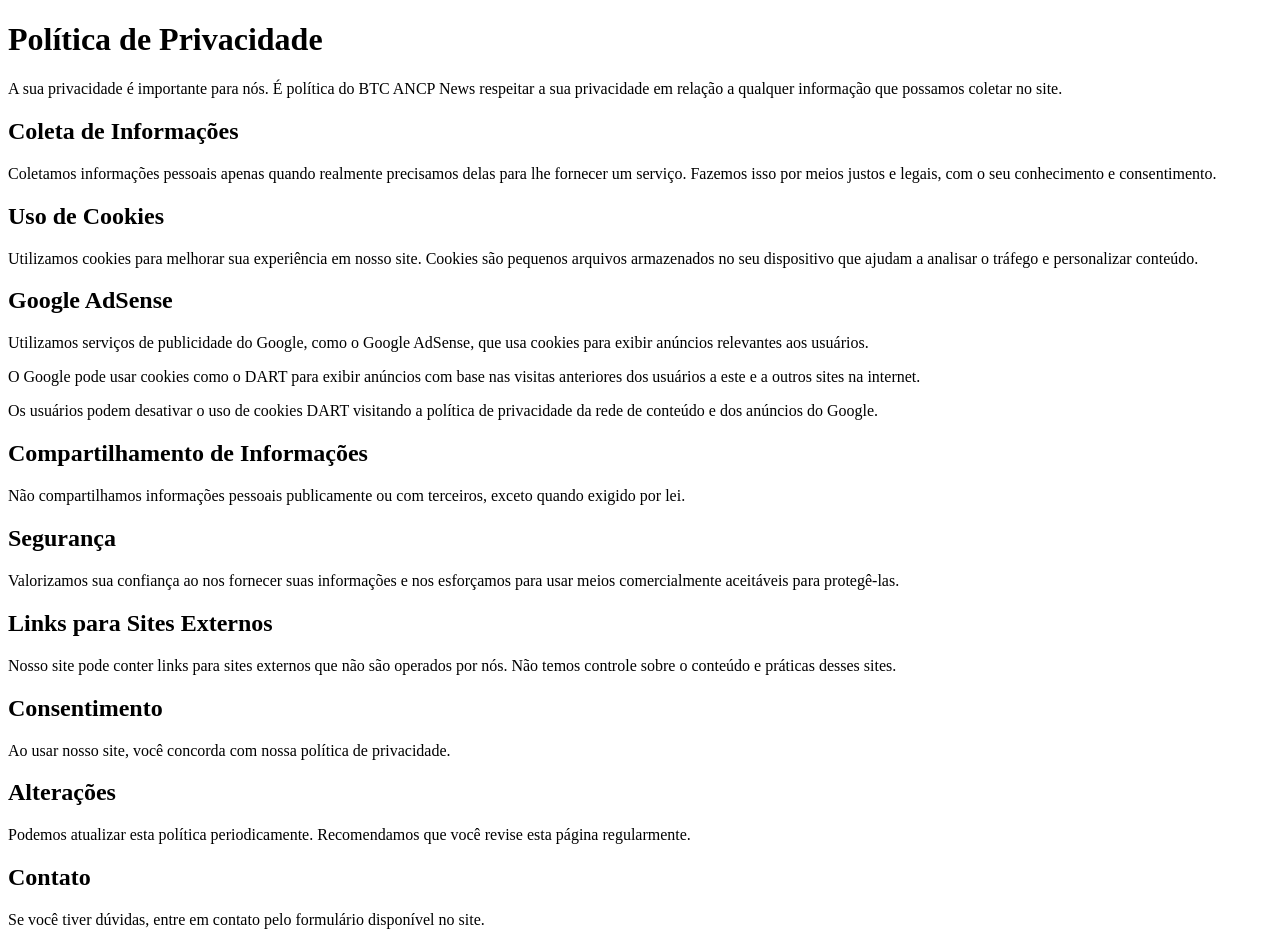
==== privacy.html @ f991cd56 "feat: adicionada política de privacidade" ====
<!DOCTYPE html>
<html lang="pt-BR">
<head>
    <meta charset="UTF-8">
    <title>Política de Privacidade - BTC ANCP News</title>
</head>
<body>

<h1>Política de Privacidade</h1>

<p>A sua privacidade é importante para nós. É política do BTC ANCP News respeitar a sua privacidade em relação a qualquer informação que possamos coletar no site.</p>

<h2>Coleta de Informações</h2>
<p>Coletamos informações pessoais apenas quando realmente precisamos delas para lhe fornecer um serviço. Fazemos isso por meios justos e legais, com o seu conhecimento e consentimento.</p>

<h2>Uso de Cookies</h2>
<p>Utilizamos cookies para melhorar sua experiência em nosso site. Cookies são pequenos arquivos armazenados no seu dispositivo que ajudam a analisar o tráfego e personalizar conteúdo.</p>

<h2>Google AdSense</h2>
<p>Utilizamos serviços de publicidade do Google, como o Google AdSense, que usa cookies para exibir anúncios relevantes aos usuários.</p>

<p>O Google pode usar cookies como o DART para exibir anúncios com base nas visitas anteriores dos usuários a este e a outros sites na internet.</p>

<p>Os usuários podem desativar o uso de cookies DART visitando a política de privacidade da rede de conteúdo e dos anúncios do Google.</p>

<h2>Compartilhamento de Informações</h2>
<p>Não compartilhamos informações pessoais publicamente ou com terceiros, exceto quando exigido por lei.</p>

<h2>Segurança</h2>
<p>Valorizamos sua confiança ao nos fornecer suas informações e nos esforçamos para usar meios comercialmente aceitáveis para protegê-las.</p>

<h2>Links para Sites Externos</h2>
<p>Nosso site pode conter links para sites externos que não são operados por nós. Não temos controle sobre o conteúdo e práticas desses sites.</p>

<h2>Consentimento</h2>
<p>Ao usar nosso site, você concorda com nossa política de privacidade.</p>

<h2>Alterações</h2>
<p>Podemos atualizar esta política periodicamente. Recomendamos que você revise esta página regularmente.</p>

<h2>Contato</h2>
<p>Se você tiver dúvidas, entre em contato pelo formulário disponível no site.</p>

</body>
</html>
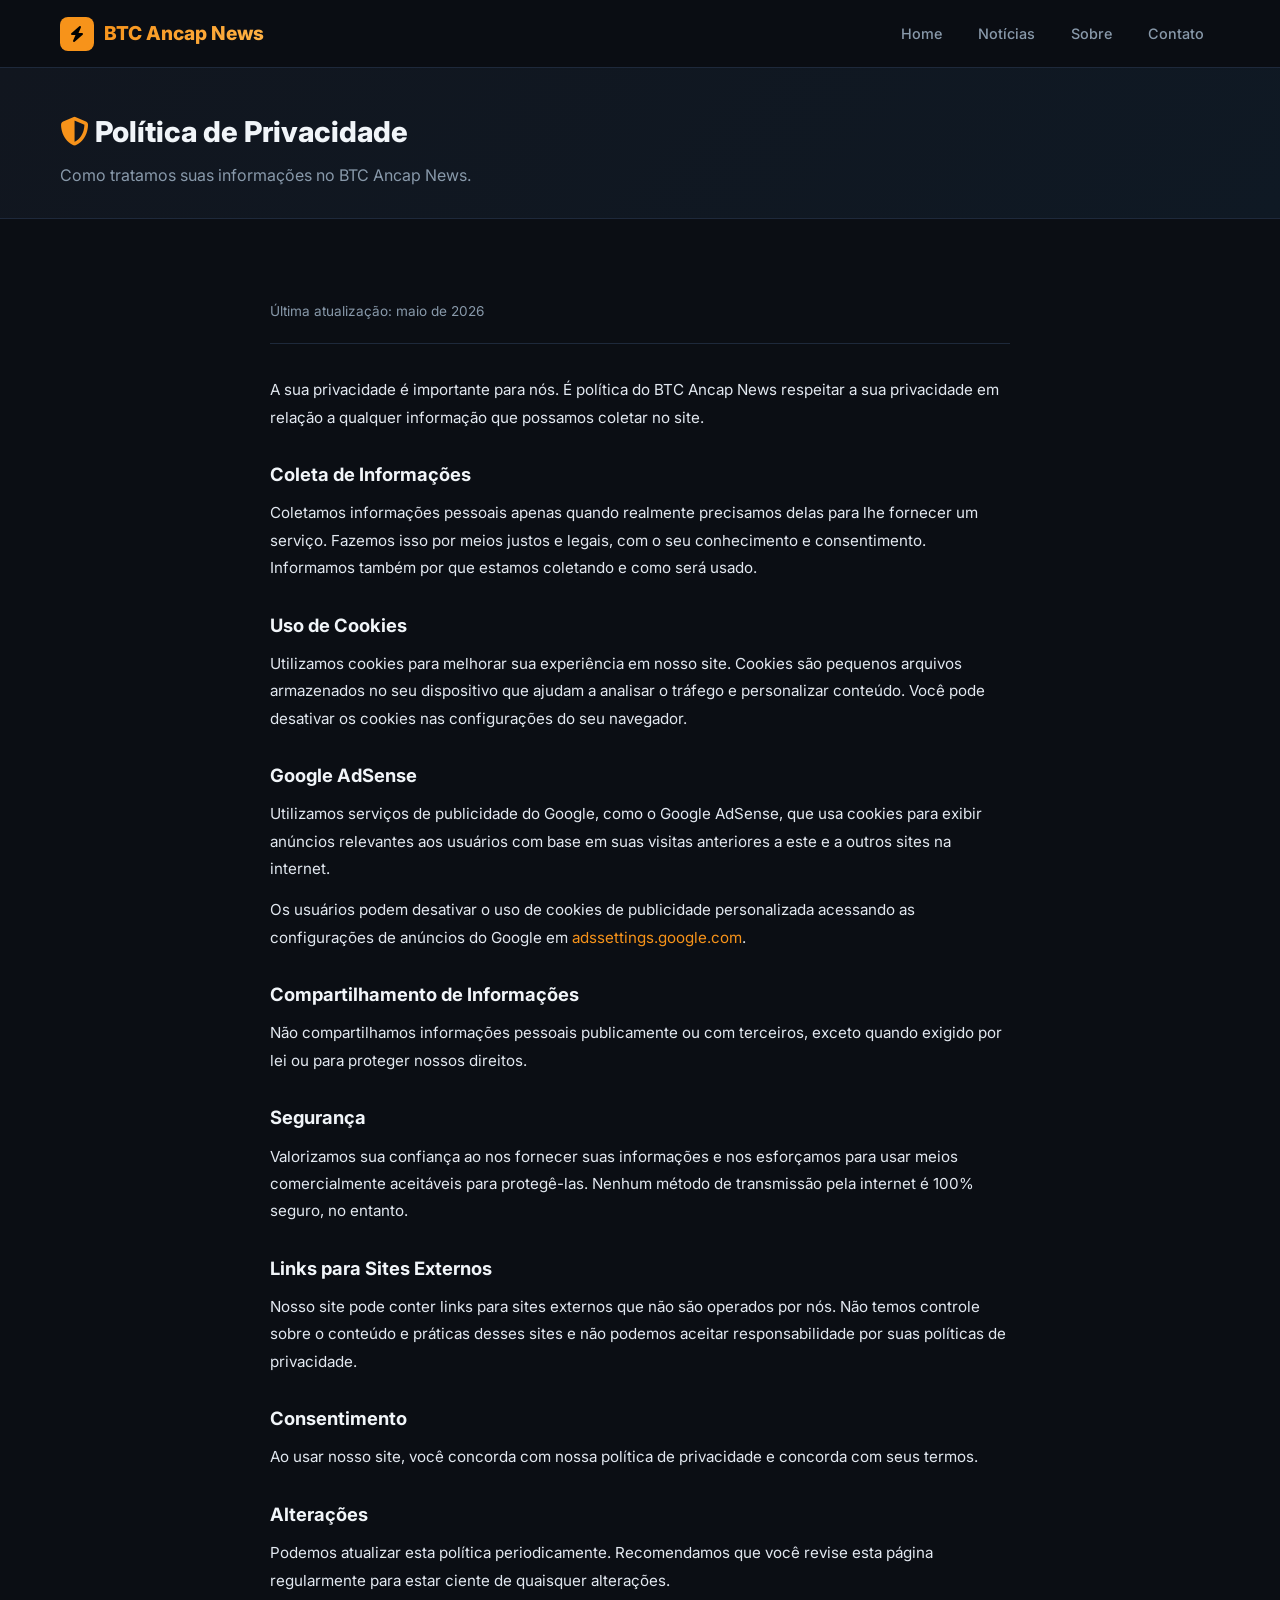
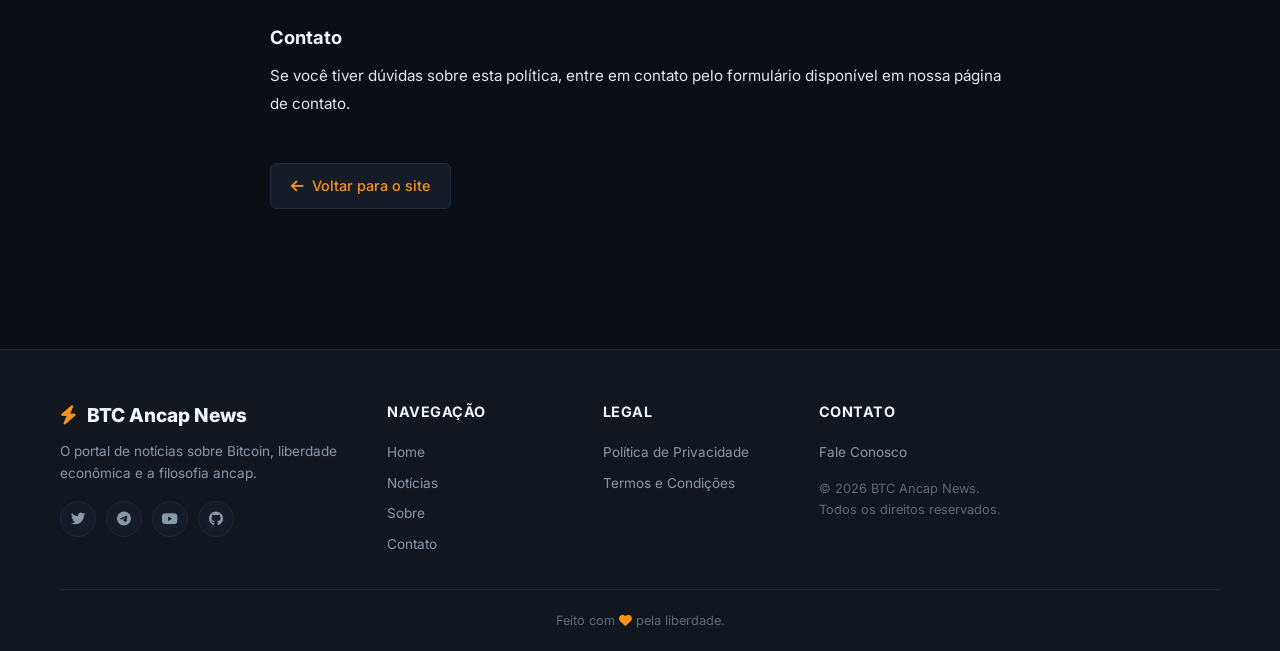
==== commit fd267192: "transformando site em estático profissional" ====
--- a/privacy.html
+++ b/privacy.html
@@ -1,45 +1,169 @@
 <!DOCTYPE html>
 <html lang="pt-BR">
 <head>
-    <meta charset="UTF-8">
-    <title>Política de Privacidade - BTC ANCP News</title>
+  <meta charset="UTF-8" />
+  <meta name="viewport" content="width=device-width, initial-scale=1.0" />
+  <meta name="description" content="Política de Privacidade - BTC Ancap News" />
+  <title>Política de Privacidade — BTC Ancap News</title>
+  <link rel="preconnect" href="https://fonts.googleapis.com" />
+  <link href="https://fonts.googleapis.com/css2?family=Inter:wght@300;400;500;600;700;800&display=swap" rel="stylesheet" />
+  <link rel="stylesheet" href="https://cdnjs.cloudflare.com/ajax/libs/font-awesome/6.5.0/css/all.min.css" />
+  <link rel="stylesheet" href="styles.css" />
+  <style>
+    .legal-page {
+      max-width: 780px;
+      margin: 0 auto;
+      padding: 40px 20px 60px;
+    }
+    .legal-page h1 {
+      font-size: 1.8rem;
+      font-weight: 800;
+      color: var(--color-heading);
+      margin-bottom: 8px;
+    }
+    .legal-page .page-info {
+      color: var(--color-text-muted);
+      font-size: 0.85rem;
+      margin-bottom: 32px;
+      padding-bottom: 20px;
+      border-bottom: 1px solid var(--color-border);
+    }
+    .legal-page h2 {
+      font-size: 1.15rem;
+      font-weight: 700;
+      color: var(--color-heading);
+      margin: 28px 0 10px;
+    }
+    .legal-page p {
+      color: var(--color-text);
+      line-height: 1.8;
+      margin-bottom: 14px;
+      font-size: 0.95rem;
+    }
+    .legal-page .back-link {
+      display: inline-flex;
+      align-items: center;
+      gap: 8px;
+      margin-top: 32px;
+      padding: 10px 20px;
+      background: var(--color-bg-card);
+      border: 1px solid var(--color-border);
+      border-radius: var(--radius-sm);
+      color: var(--color-accent);
+      font-weight: 500;
+      font-size: 0.9rem;
+      transition: all var(--transition);
+    }
+    .legal-page .back-link:hover {
+      background: var(--color-bg-card-hover);
+      border-color: var(--color-accent);
+      transform: translateX(-3px);
+    }
+  </style>
 </head>
 <body>
 
-<h1>Política de Privacidade</h1>
+  <!-- ===== HEADER / NAVBAR ===== -->
+  <header class="navbar" id="navbar">
+    <div class="container navbar__inner">
+      <a href="index.html" class="navbar__brand">
+        <span class="navbar__icon"><i class="fas fa-bolt"></i></span>
+        <span class="navbar__logo-text">BTC Ancap News</span>
+      </a>
+      <nav class="navbar__menu" id="navMenu">
+        <a href="index.html" class="navbar__link">Home</a>
+        <a href="index.html#news" class="navbar__link">Notícias</a>
+        <a href="index.html#about" class="navbar__link">Sobre</a>
+        <a href="index.html#contact" class="navbar__link">Contato</a>
+      </nav>
+    </div>
+  </header>
 
-<p>A sua privacidade é importante para nós. É política do BTC ANCP News respeitar a sua privacidade em relação a qualquer informação que possamos coletar no site.</p>
+  <!-- ===== MAIN ===== -->
+  <main>
+    <section class="page-banner">
+      <div class="container">
+        <h1><i class="fas fa-shield-alt"></i> Política de Privacidade</h1>
+        <p>Como tratamos suas informações no BTC Ancap News.</p>
+      </div>
+    </section>
 
-<h2>Coleta de Informações</h2>
-<p>Coletamos informações pessoais apenas quando realmente precisamos delas para lhe fornecer um serviço. Fazemos isso por meios justos e legais, com o seu conhecimento e consentimento.</p>
+    <section class="section">
+      <div class="container legal-page">
+        <p class="page-info">Última atualização: maio de 2026</p>
 
-<h2>Uso de Cookies</h2>
-<p>Utilizamos cookies para melhorar sua experiência em nosso site. Cookies são pequenos arquivos armazenados no seu dispositivo que ajudam a analisar o tráfego e personalizar conteúdo.</p>
+        <p>A sua privacidade é importante para nós. É política do BTC Ancap News respeitar a sua privacidade em relação a qualquer informação que possamos coletar no site.</p>
 
-<h2>Google AdSense</h2>
-<p>Utilizamos serviços de publicidade do Google, como o Google AdSense, que usa cookies para exibir anúncios relevantes aos usuários.</p>
+        <h2>Coleta de Informações</h2>
+        <p>Coletamos informações pessoais apenas quando realmente precisamos delas para lhe fornecer um serviço. Fazemos isso por meios justos e legais, com o seu conhecimento e consentimento. Informamos também por que estamos coletando e como será usado.</p>
 
-<p>O Google pode usar cookies como o DART para exibir anúncios com base nas visitas anteriores dos usuários a este e a outros sites na internet.</p>
+        <h2>Uso de Cookies</h2>
+        <p>Utilizamos cookies para melhorar sua experiência em nosso site. Cookies são pequenos arquivos armazenados no seu dispositivo que ajudam a analisar o tráfego e personalizar conteúdo. Você pode desativar os cookies nas configurações do seu navegador.</p>
 
-<p>Os usuários podem desativar o uso de cookies DART visitando a política de privacidade da rede de conteúdo e dos anúncios do Google.</p>
+        <h2>Google AdSense</h2>
+        <p>Utilizamos serviços de publicidade do Google, como o Google AdSense, que usa cookies para exibir anúncios relevantes aos usuários com base em suas visitas anteriores a este e a outros sites na internet.</p>
+        <p>Os usuários podem desativar o uso de cookies de publicidade personalizada acessando as configurações de anúncios do Google em <a href="https://adssettings.google.com" target="_blank" rel="noopener">adssettings.google.com</a>.</p>
 
-<h2>Compartilhamento de Informações</h2>
-<p>Não compartilhamos informações pessoais publicamente ou com terceiros, exceto quando exigido por lei.</p>
+        <h2>Compartilhamento de Informações</h2>
+        <p>Não compartilhamos informações pessoais publicamente ou com terceiros, exceto quando exigido por lei ou para proteger nossos direitos.</p>
 
-<h2>Segurança</h2>
-<p>Valorizamos sua confiança ao nos fornecer suas informações e nos esforçamos para usar meios comercialmente aceitáveis para protegê-las.</p>
+        <h2>Segurança</h2>
+        <p>Valorizamos sua confiança ao nos fornecer suas informações e nos esforçamos para usar meios comercialmente aceitáveis para protegê-las. Nenhum método de transmissão pela internet é 100% seguro, no entanto.</p>
 
-<h2>Links para Sites Externos</h2>
-<p>Nosso site pode conter links para sites externos que não são operados por nós. Não temos controle sobre o conteúdo e práticas desses sites.</p>
+        <h2>Links para Sites Externos</h2>
+        <p>Nosso site pode conter links para sites externos que não são operados por nós. Não temos controle sobre o conteúdo e práticas desses sites e não podemos aceitar responsabilidade por suas políticas de privacidade.</p>
 
-<h2>Consentimento</h2>
-<p>Ao usar nosso site, você concorda com nossa política de privacidade.</p>
+        <h2>Consentimento</h2>
+        <p>Ao usar nosso site, você concorda com nossa política de privacidade e concorda com seus termos.</p>
 
-<h2>Alterações</h2>
-<p>Podemos atualizar esta política periodicamente. Recomendamos que você revise esta página regularmente.</p>
+        <h2>Alterações</h2>
+        <p>Podemos atualizar esta política periodicamente. Recomendamos que você revise esta página regularmente para estar ciente de quaisquer alterações.</p>
 
-<h2>Contato</h2>
-<p>Se você tiver dúvidas, entre em contato pelo formulário disponível no site.</p>
+        <h2>Contato</h2>
+        <p>Se você tiver dúvidas sobre esta política, entre em contato pelo formulário disponível em nossa página de contato.</p>
+
+        <a href="index.html" class="back-link"><i class="fas fa-arrow-left"></i> Voltar para o site</a>
+      </div>
+    </section>
+  </main>
+
+  <!-- ===== FOOTER ===== -->
+  <footer class="footer">
+    <div class="container">
+      <div class="footer__grid">
+        <div class="footer__brand">
+          <div class="footer__logo"><i class="fas fa-bolt"></i> BTC Ancap News</div>
+          <p>O portal de notícias sobre Bitcoin, liberdade econômica e a filosofia ancap.</p>
+          <div class="footer__social">
+            <a href="#" aria-label="Twitter"><i class="fab fa-twitter"></i></a>
+            <a href="#" aria-label="Telegram"><i class="fab fa-telegram"></i></a>
+            <a href="#" aria-label="YouTube"><i class="fab fa-youtube"></i></a>
+            <a href="#" aria-label="GitHub"><i class="fab fa-github"></i></a>
+          </div>
+        </div>
+        <div class="footer__col">
+          <h4>Navegação</h4>
+          <a href="index.html">Home</a>
+          <a href="index.html#news">Notícias</a>
+          <a href="index.html#about">Sobre</a>
+          <a href="index.html#contact">Contato</a>
+        </div>
+        <div class="footer__col">
+          <h4>Legal</h4>
+          <a href="privacy.html">Política de Privacidade</a>
+          <a href="termos.html">Termos e Condições</a>
+        </div>
+        <div class="footer__col">
+          <h4>Contato</h4>
+          <a href="index.html#contact">Fale Conosco</a>
+          <p class="footer__copyright">&copy; 2026 BTC Ancap News. Todos os direitos reservados.</p>
+        </div>
+      </div>
+      <div class="footer__bottom">
+        <p>Feito com <i class="fas fa-heart" style="color:var(--color-gold);"></i> pela liberdade.</p>
+      </div>
+    </div>
+  </footer>
 
 </body>
-</html>+</html>
--- a/styles.css
+++ b/styles.css
@@ -0,0 +1,1530 @@
+/* ============================================================
+   BTC Ancap News — Estilos Principais
+   Tema escuro com detalhes em dourado e laranja (Bitcoin)
+   ============================================================ */
+
+/* ----- CSS Custom Properties ----- */
+:root {
+  --color-bg: #0b0e14;
+  --color-bg-alt: #11161f;
+  --color-bg-card: #151c28;
+  --color-bg-card-hover: #1b2333;
+  --color-bg-input: #1a2231;
+  --color-bg-overlay: rgba(0, 0, 0, 0.7);
+  --color-border: #1e293b;
+  --color-border-light: #2a3a55;
+
+  --color-gold: #f7931a;
+  --color-gold-dark: #d47a0e;
+  --color-orange: #f7931a;
+  --color-orange-light: #ffb347;
+  --color-bitcoin: #f7931a;
+
+  --color-text: #e2e8f0;
+  --color-text-muted: #8899aa;
+  --color-text-dim: #5a6a7a;
+  --color-heading: #f1f5f9;
+
+  --color-accent: #f7931a;
+  --color-accent-hover: #e07e0f;
+  --color-green: #10b981;
+  --color-red: #ef4444;
+
+  --font-sans: 'Inter', -apple-system, BlinkMacSystemFont, 'Segoe UI', sans-serif;
+  --font-serif: 'Playfair Display', Georgia, serif;
+
+  --max-width: 1200px;
+  --navbar-height: 68px;
+  --radius-sm: 6px;
+  --radius-md: 10px;
+  --radius-lg: 16px;
+  --radius-xl: 20px;
+
+  --shadow-card: 0 2px 12px rgba(0, 0, 0, 0.3);
+  --shadow-lg: 0 8px 30px rgba(0, 0, 0, 0.4);
+  --shadow-glow: 0 0 20px rgba(247, 147, 26, 0.15);
+
+  --transition: 0.25s ease;
+}
+
+/* ----- Reset & Base ----- */
+*, *::before, *::after {
+  margin: 0;
+  padding: 0;
+  box-sizing: border-box;
+}
+
+html {
+  scroll-behavior: smooth;
+  font-size: 16px;
+}
+
+body {
+  font-family: var(--font-sans);
+  background: var(--color-bg);
+  color: var(--color-text);
+  line-height: 1.65;
+  -webkit-font-smoothing: antialiased;
+  min-height: 100vh;
+  padding-top: var(--navbar-height);
+}
+
+a {
+  color: var(--color-accent);
+  text-decoration: none;
+  transition: color var(--transition);
+}
+a:hover { color: var(--color-accent-hover); }
+
+img {
+  max-width: 100%;
+  height: auto;
+  display: block;
+}
+
+ul { list-style: none; }
+
+.container {
+  width: 100%;
+  max-width: var(--max-width);
+  margin: 0 auto;
+  padding: 0 20px;
+}
+
+/* ----- Navbar ----- */
+.navbar {
+  position: fixed;
+  top: 0;
+  left: 0;
+  right: 0;
+  height: var(--navbar-height);
+  background: rgba(11, 14, 20, 0.92);
+  backdrop-filter: blur(14px);
+  -webkit-backdrop-filter: blur(14px);
+  border-bottom: 1px solid var(--color-border);
+  z-index: 1000;
+  transition: box-shadow var(--transition);
+}
+.navbar.scrolled {
+  box-shadow: 0 4px 20px rgba(0, 0, 0, 0.5);
+}
+
+.navbar__inner {
+  display: flex;
+  align-items: center;
+  height: 100%;
+  gap: 24px;
+}
+
+.navbar__brand {
+  display: flex;
+  align-items: center;
+  gap: 10px;
+  font-weight: 800;
+  font-size: 1.2rem;
+  color: var(--color-heading);
+  flex-shrink: 0;
+  text-decoration: none;
+}
+.navbar__brand:hover {
+  color: var(--color-accent);
+}
+.navbar__icon {
+  display: flex;
+  align-items: center;
+  justify-content: center;
+  width: 34px;
+  height: 34px;
+  background: var(--color-accent);
+  border-radius: 8px;
+  color: #000;
+  font-size: 1rem;
+}
+.navbar__logo-text {
+  background: linear-gradient(135deg, var(--color-gold), var(--color-orange-light));
+  -webkit-background-clip: text;
+  -webkit-text-fill-color: transparent;
+  background-clip: text;
+}
+
+.navbar__menu {
+  display: flex;
+  align-items: center;
+  gap: 4px;
+  margin-left: auto;
+}
+
+.navbar__link {
+  padding: 8px 16px;
+  border-radius: var(--radius-sm);
+  color: var(--color-text-muted);
+  font-weight: 500;
+  font-size: 0.9rem;
+  transition: all var(--transition);
+  position: relative;
+}
+.navbar__link:hover,
+.navbar__link.active {
+  color: var(--color-heading);
+  background: rgba(247, 147, 26, 0.08);
+}
+.navbar__link.active::after {
+  content: '';
+  position: absolute;
+  bottom: 0;
+  left: 50%;
+  transform: translateX(-50%);
+  width: 20px;
+  height: 2px;
+  background: var(--color-accent);
+  border-radius: 2px;
+}
+
+/* Search */
+.navbar__search {
+  position: relative;
+  display: flex;
+  align-items: center;
+}
+.navbar__search-toggle {
+  background: none;
+  border: none;
+  color: var(--color-text-muted);
+  font-size: 1.1rem;
+  cursor: pointer;
+  padding: 8px;
+  border-radius: var(--radius-sm);
+  transition: all var(--transition);
+}
+.navbar__search-toggle:hover {
+  color: var(--color-accent);
+  background: rgba(247, 147, 26, 0.08);
+}
+.navbar__search-box {
+  display: none;
+  position: absolute;
+  top: 100%;
+  right: 0;
+  margin-top: 12px;
+  background: var(--color-bg-card);
+  border: 1px solid var(--color-border-light);
+  border-radius: var(--radius-md);
+  padding: 6px;
+  box-shadow: var(--shadow-lg);
+  width: 280px;
+  z-index: 100;
+}
+.navbar__search-box.open { display: flex; }
+.navbar__search-box input {
+  flex: 1;
+  background: var(--color-bg-input);
+  border: 1px solid transparent;
+  border-radius: var(--radius-sm);
+  padding: 10px 14px;
+  color: var(--color-text);
+  font-size: 0.9rem;
+  outline: none;
+  transition: border var(--transition);
+}
+.navbar__search-box input:focus {
+  border-color: var(--color-accent);
+}
+.navbar__search-box button {
+  background: var(--color-accent);
+  border: none;
+  color: #000;
+  padding: 10px 14px;
+  border-radius: var(--radius-sm);
+  margin-left: 6px;
+  cursor: pointer;
+  font-weight: 600;
+  transition: background var(--transition);
+}
+.navbar__search-box button:hover { background: var(--color-accent-hover); }
+
+/* Nav toggle (mobile) */
+.navbar__toggle {
+  display: none;
+  flex-direction: column;
+  gap: 5px;
+  background: none;
+  border: none;
+  cursor: pointer;
+  padding: 6px;
+  margin-left: auto;
+}
+.navbar__toggle span {
+  display: block;
+  width: 24px;
+  height: 2px;
+  background: var(--color-text);
+  border-radius: 2px;
+  transition: all var(--transition);
+}
+.navbar__toggle.open span:nth-child(1) { transform: rotate(45deg) translate(5px, 5px); }
+.navbar__toggle.open span:nth-child(2) { opacity: 0; }
+.navbar__toggle.open span:nth-child(3) { transform: rotate(-45deg) translate(5px, -5px); }
+
+/* Search overlay */
+.search-overlay {
+  display: none;
+  position: fixed;
+  top: var(--navbar-height);
+  left: 0;
+  right: 0;
+  background: var(--color-bg);
+  border-bottom: 1px solid var(--color-border);
+  padding: 16px 0;
+  z-index: 999;
+  animation: slideDown 0.2s ease;
+}
+.search-overlay.open { display: block; }
+.search-overlay__inner {
+  display: flex;
+  gap: 10px;
+  align-items: center;
+}
+.search-overlay__inner input {
+  flex: 1;
+  background: var(--color-bg-input);
+  border: 1px solid var(--color-border-light);
+  border-radius: var(--radius-md);
+  padding: 14px 18px;
+  color: var(--color-text);
+  font-size: 1rem;
+  outline: none;
+}
+.search-overlay__inner input:focus {
+  border-color: var(--color-accent);
+}
+.search-overlay__inner button {
+  background: var(--color-accent);
+  border: none;
+  color: #000;
+  padding: 14px 18px;
+  border-radius: var(--radius-md);
+  cursor: pointer;
+}
+.search-overlay__close {
+  background: none;
+  border: none;
+  color: var(--color-text-muted);
+  font-size: 1.8rem;
+  cursor: pointer;
+  padding: 0 8px;
+}
+
+/* ----- Search Results Modal ----- */
+.search-results-modal {
+  display: none;
+  position: fixed;
+  inset: 0;
+  z-index: 2000;
+  align-items: flex-start;
+  justify-content: center;
+  padding-top: 100px;
+}
+.search-results-modal.open {
+  display: flex;
+}
+.search-results-modal__backdrop {
+  position: absolute;
+  inset: 0;
+  background: var(--color-bg-overlay);
+}
+.search-results-modal__content {
+  position: relative;
+  background: var(--color-bg-card);
+  border: 1px solid var(--color-border);
+  border-radius: var(--radius-lg);
+  width: 90%;
+  max-width: 640px;
+  max-height: 70vh;
+  overflow-y: auto;
+  box-shadow: var(--shadow-lg);
+  animation: scaleIn 0.2s ease;
+}
+.search-results-modal__header {
+  display: flex;
+  justify-content: space-between;
+  align-items: center;
+  padding: 18px 24px;
+  border-bottom: 1px solid var(--color-border);
+}
+.search-results-modal__header h3 {
+  color: var(--color-heading);
+  font-size: 1.1rem;
+}
+.search-results-modal__header button {
+  background: none;
+  border: none;
+  color: var(--color-text-muted);
+  font-size: 1.5rem;
+  cursor: pointer;
+  padding: 4px;
+}
+.search-results-modal__body {
+  padding: 16px 24px 24px;
+}
+.search-results-modal__body .search-result-item {
+  padding: 14px 0;
+  border-bottom: 1px solid var(--color-border);
+  cursor: pointer;
+  transition: color var(--transition);
+}
+.search-results-modal__body .search-result-item:last-child {
+  border-bottom: none;
+}
+.search-result-item h4 {
+  color: var(--color-heading);
+  font-size: 1rem;
+  margin-bottom: 4px;
+}
+.search-result-item h4:hover {
+  color: var(--color-accent);
+}
+.search-result-item p {
+  color: var(--color-text-muted);
+  font-size: 0.85rem;
+}
+.search-results-modal__body .no-results {
+  color: var(--color-text-muted);
+  text-align: center;
+  padding: 30px 0;
+}
+
+/* ----- Hero ----- */
+.hero {
+  padding: 30px 0 20px;
+}
+.hero__grid {
+  display: grid;
+  grid-template-columns: 2fr 1fr;
+  gap: 20px;
+}
+.hero__featured {
+  position: relative;
+  border-radius: var(--radius-lg);
+  overflow: hidden;
+  cursor: pointer;
+  min-height: 380px;
+  display: block;
+  color: inherit;
+}
+.hero__featured:hover { color: inherit; }
+.hero__featured-img {
+  position: absolute;
+  inset: 0;
+  background-size: cover;
+  background-position: center;
+  transition: transform 0.5s ease;
+}
+.hero__featured:hover .hero__featured-img {
+  transform: scale(1.04);
+}
+.hero__featured-img img {
+  width: 100%;
+  height: 100%;
+  object-fit: cover;
+}
+.hero__featured-overlay {
+  position: absolute;
+  inset: 0;
+  background: linear-gradient(to top, rgba(0,0,0,0.9) 0%, rgba(0,0,0,0.3) 50%, rgba(0,0,0,0.1) 100%);
+}
+.hero__featured-body {
+  position: absolute;
+  bottom: 0;
+  left: 0;
+  right: 0;
+  padding: 30px;
+}
+.hero__badge {
+  display: inline-block;
+  padding: 4px 12px;
+  background: var(--color-accent);
+  color: #000;
+  font-size: 0.75rem;
+  font-weight: 700;
+  border-radius: 20px;
+  text-transform: uppercase;
+  letter-spacing: 0.5px;
+  margin-bottom: 12px;
+}
+.hero__featured-body h2 {
+  font-size: 1.6rem;
+  font-weight: 700;
+  color: #fff;
+  line-height: 1.3;
+  margin-bottom: 8px;
+}
+.hero__featured-body p {
+  color: rgba(255,255,255,0.75);
+  font-size: 0.9rem;
+  margin-bottom: 12px;
+  display: -webkit-box;
+  -webkit-line-clamp: 2;
+  -webkit-box-orient: vertical;
+  overflow: hidden;
+}
+.hero__meta {
+  color: var(--color-text-muted);
+  font-size: 0.8rem;
+}
+
+.hero__side {
+  display: flex;
+  flex-direction: column;
+  gap: 12px;
+}
+.hero__side-item {
+  display: flex;
+  gap: 14px;
+  padding: 12px;
+  border-radius: var(--radius-md);
+  background: var(--color-bg-card);
+  cursor: pointer;
+  transition: all var(--transition);
+}
+.hero__side-item:hover {
+  background: var(--color-bg-card-hover);
+  transform: translateX(3px);
+}
+.hero__side-img {
+  width: 90px;
+  height: 70px;
+  border-radius: var(--radius-sm);
+  object-fit: cover;
+  flex-shrink: 0;
+  background: var(--color-bg-input);
+}
+.hero__side-body { flex: 1; min-width: 0; }
+.hero__side-body h4 {
+  font-size: 0.85rem;
+  color: var(--color-heading);
+  font-weight: 600;
+  display: -webkit-box;
+  -webkit-line-clamp: 2;
+  -webkit-box-orient: vertical;
+  overflow: hidden;
+  line-height: 1.35;
+}
+.hero__side-body span {
+  font-size: 0.75rem;
+  color: var(--color-text-muted);
+}
+
+/* ----- Sections ----- */
+.section {
+  padding: 40px 0;
+}
+
+.section__header {
+  display: flex;
+  justify-content: space-between;
+  align-items: center;
+  margin-bottom: 24px;
+}
+.section__title {
+  font-size: 1.3rem;
+  font-weight: 700;
+  color: var(--color-heading);
+  display: flex;
+  align-items: center;
+  gap: 10px;
+}
+.section__title i {
+  color: var(--color-accent);
+}
+.section__more {
+  font-size: 0.85rem;
+  font-weight: 500;
+  color: var(--color-accent);
+  display: flex;
+  align-items: center;
+  gap: 6px;
+}
+.section__more i {
+  font-size: 0.75rem;
+  transition: transform var(--transition);
+}
+.section__more:hover i {
+  transform: translateX(3px);
+}
+
+/* ----- Card Grid ----- */
+.card-grid {
+  display: grid;
+  grid-template-columns: repeat(auto-fill, minmax(300px, 1fr));
+  gap: 20px;
+}
+.card-grid--list {
+  grid-template-columns: 1fr;
+}
+
+/* ----- News Card ----- */
+.news-card {
+  background: var(--color-bg-card);
+  border-radius: var(--radius-md);
+  overflow: hidden;
+  cursor: pointer;
+  transition: all var(--transition);
+  border: 1px solid var(--color-border);
+}
+.news-card:hover {
+  background: var(--color-bg-card-hover);
+  transform: translateY(-4px);
+  box-shadow: var(--shadow-card);
+  border-color: var(--color-border-light);
+}
+.news-card__img {
+  width: 100%;
+  height: 190px;
+  object-fit: cover;
+  background: var(--color-bg-input);
+  transition: transform 0.4s ease;
+}
+.news-card:hover .news-card__img {
+  transform: scale(1.03);
+}
+.news-card__body {
+  padding: 18px;
+}
+.news-card__cat {
+  display: inline-block;
+  padding: 2px 10px;
+  background: rgba(247, 147, 26, 0.12);
+  color: var(--color-accent);
+  font-size: 0.7rem;
+  font-weight: 600;
+  border-radius: 20px;
+  text-transform: uppercase;
+  letter-spacing: 0.5px;
+  margin-bottom: 8px;
+}
+.news-card__title {
+  font-size: 1rem;
+  font-weight: 600;
+  color: var(--color-heading);
+  margin-bottom: 6px;
+  line-height: 1.4;
+  display: -webkit-box;
+  -webkit-line-clamp: 2;
+  -webkit-box-orient: vertical;
+  overflow: hidden;
+}
+.news-card__excerpt {
+  font-size: 0.85rem;
+  color: var(--color-text-muted);
+  margin-bottom: 10px;
+  display: -webkit-box;
+  -webkit-line-clamp: 2;
+  -webkit-box-orient: vertical;
+  overflow: hidden;
+}
+.news-card__meta {
+  font-size: 0.75rem;
+  color: var(--color-text-dim);
+  display: flex;
+  align-items: center;
+  gap: 12px;
+}
+
+/* List layout card */
+.card-grid--list .news-card {
+  display: flex;
+}
+.card-grid--list .news-card__img {
+  width: 260px;
+  height: 170px;
+  flex-shrink: 0;
+}
+.card-grid--list .news-card__body {
+  flex: 1;
+  display: flex;
+  flex-direction: column;
+  justify-content: center;
+}
+.card-grid--list .news-card__title {
+  font-size: 1.15rem;
+}
+
+/* ----- Featured (list on home) ----- */
+.featured-list {
+  display: flex;
+  flex-direction: column;
+  gap: 16px;
+}
+.featured-item {
+  display: flex;
+  gap: 18px;
+  padding: 16px;
+  background: var(--color-bg-card);
+  border-radius: var(--radius-md);
+  border: 1px solid var(--color-border);
+  cursor: pointer;
+  transition: all var(--transition);
+}
+.featured-item:hover {
+  background: var(--color-bg-card-hover);
+  border-color: var(--color-border-light);
+  transform: translateX(4px);
+}
+.featured-item__img {
+  width: 140px;
+  height: 100px;
+  border-radius: var(--radius-sm);
+  object-fit: cover;
+  flex-shrink: 0;
+  background: var(--color-bg-input);
+}
+.featured-item__body { flex: 1; }
+.featured-item__body h4 {
+  font-size: 1rem;
+  font-weight: 600;
+  color: var(--color-heading);
+  margin-bottom: 4px;
+  line-height: 1.35;
+}
+.featured-item__body p {
+  font-size: 0.85rem;
+  color: var(--color-text-muted);
+  display: -webkit-box;
+  -webkit-line-clamp: 1;
+  -webkit-box-orient: vertical;
+  overflow: hidden;
+}
+.featured-item__meta {
+  font-size: 0.75rem;
+  color: var(--color-text-dim);
+  margin-top: 6px;
+}
+
+/* ----- Content with Sidebar ----- */
+.content-with-sidebar {
+  display: grid;
+  grid-template-columns: 1fr 300px;
+  gap: 30px;
+}
+
+/* ----- Sidebar ----- */
+.sidebar {
+  display: flex;
+  flex-direction: column;
+  gap: 20px;
+}
+.sidebar__card {
+  background: var(--color-bg-card);
+  border: 1px solid var(--color-border);
+  border-radius: var(--radius-md);
+  padding: 20px;
+}
+.sidebar__title {
+  font-size: 1rem;
+  font-weight: 700;
+  color: var(--color-heading);
+  margin-bottom: 14px;
+  padding-bottom: 10px;
+  border-bottom: 2px solid var(--color-accent);
+}
+.sidebar__cats {
+  display: flex;
+  flex-direction: column;
+  gap: 2px;
+}
+.sidebar__cats li {
+  padding: 10px 12px;
+  border-radius: var(--radius-sm);
+  cursor: pointer;
+  display: flex;
+  justify-content: space-between;
+  align-items: center;
+  color: var(--color-text-muted);
+  font-size: 0.9rem;
+  font-weight: 500;
+  transition: all var(--transition);
+}
+.sidebar__cats li:hover {
+  background: rgba(247, 147, 26, 0.08);
+  color: var(--color-accent);
+}
+.sidebar__cats li span {
+  background: var(--color-bg-input);
+  padding: 2px 10px;
+  border-radius: 20px;
+  font-size: 0.75rem;
+  color: var(--color-text-dim);
+}
+.sidebar__trending {
+  display: flex;
+  flex-direction: column;
+  gap: 10px;
+}
+.sidebar__trending li {
+  padding: 8px 0;
+  border-bottom: 1px solid var(--color-border);
+  font-size: 0.85rem;
+  color: var(--color-text-muted);
+  cursor: pointer;
+  transition: color var(--transition);
+}
+.sidebar__trending li:last-child { border-bottom: none; }
+.sidebar__trending li:hover { color: var(--color-accent); }
+.sidebar__trending li .trend-num {
+  display: inline-block;
+  width: 22px;
+  height: 22px;
+  line-height: 22px;
+  text-align: center;
+  background: var(--color-bg-input);
+  border-radius: 4px;
+  font-size: 0.7rem;
+  font-weight: 700;
+  color: var(--color-accent);
+  margin-right: 8px;
+}
+
+/* ----- Bitcoin Widget ----- */
+.btc-widget__header {
+  display: flex;
+  align-items: center;
+  gap: 8px;
+  font-weight: 700;
+  color: var(--color-heading);
+  font-size: 0.95rem;
+  margin-bottom: 6px;
+}
+.btc-widget__header i {
+  color: var(--color-accent);
+  font-size: 1.3rem;
+}
+.btc-widget__price {
+  font-size: 1.6rem;
+  font-weight: 800;
+  color: var(--color-heading);
+  letter-spacing: -0.5px;
+}
+.btc-widget__change {
+  font-size: 0.85rem;
+  font-weight: 600;
+  margin: 4px 0 10px;
+}
+.btc-widget__change.up { color: var(--color-green); }
+.btc-widget__change.down { color: var(--color-red); }
+.btc-widget__chart {
+  margin: 8px 0 6px;
+}
+.btc-widget__chart canvas {
+  width: 100%;
+  height: 80px;
+  border-radius: var(--radius-sm);
+}
+.btc-widget__meta {
+  font-size: 0.7rem;
+  color: var(--color-text-dim);
+}
+
+/* ----- News Page ----- */
+.page-banner {
+  padding: 40px 0 30px;
+  background: linear-gradient(135deg, var(--color-bg-alt) 0%, #0f1924 100%);
+  border-bottom: 1px solid var(--color-border);
+}
+.page-banner h1 {
+  font-size: 1.8rem;
+  font-weight: 800;
+  color: var(--color-heading);
+  margin-bottom: 6px;
+}
+.page-banner h1 i {
+  color: var(--color-accent);
+}
+.page-banner p {
+  color: var(--color-text-muted);
+}
+
+.news__filters {
+  display: flex;
+  flex-wrap: wrap;
+  gap: 8px;
+  margin-bottom: 28px;
+}
+.news__filters button {
+  padding: 8px 18px;
+  border: 1px solid var(--color-border);
+  background: var(--color-bg-card);
+  color: var(--color-text-muted);
+  border-radius: 30px;
+  cursor: pointer;
+  font-size: 0.85rem;
+  font-weight: 500;
+  transition: all var(--transition);
+}
+.news__filters button:hover {
+  border-color: var(--color-accent);
+  color: var(--color-accent);
+}
+.news__filters button.active {
+  background: var(--color-accent);
+  border-color: var(--color-accent);
+  color: #000;
+  font-weight: 600;
+}
+.news__pagination {
+  display: flex;
+  justify-content: center;
+  gap: 8px;
+  margin-top: 30px;
+}
+.news__pagination button {
+  padding: 8px 16px;
+  border: 1px solid var(--color-border);
+  background: var(--color-bg-card);
+  color: var(--color-text-muted);
+  border-radius: var(--radius-sm);
+  cursor: pointer;
+  transition: all var(--transition);
+  font-size: 0.85rem;
+}
+.news__pagination button:hover,
+.news__pagination button.active {
+  border-color: var(--color-accent);
+  background: var(--color-accent);
+  color: #000;
+}
+
+/* ----- Article Page ----- */
+.article {
+  max-width: 780px;
+  margin: 0 auto;
+  padding: 40px 20px 60px;
+}
+.article__cat {
+  display: inline-block;
+  padding: 4px 14px;
+  background: rgba(247, 147, 26, 0.12);
+  color: var(--color-accent);
+  font-size: 0.75rem;
+  font-weight: 700;
+  border-radius: 20px;
+  text-transform: uppercase;
+  letter-spacing: 0.5px;
+  margin-bottom: 14px;
+}
+.article__title {
+  font-size: 2rem;
+  font-weight: 800;
+  color: var(--color-heading);
+  line-height: 1.25;
+  margin-bottom: 14px;
+}
+.article__meta {
+  display: flex;
+  flex-wrap: wrap;
+  gap: 16px;
+  align-items: center;
+  color: var(--color-text-muted);
+  font-size: 0.85rem;
+  margin-bottom: 24px;
+  padding-bottom: 20px;
+  border-bottom: 1px solid var(--color-border);
+}
+.article__meta i { margin-right: 5px; }
+.article__meta .author { color: var(--color-accent); font-weight: 600; }
+.article__img {
+  width: 100%;
+  max-height: 420px;
+  object-fit: cover;
+  border-radius: var(--radius-md);
+  margin-bottom: 28px;
+  background: var(--color-bg-input);
+}
+.article__body {
+  font-size: 1rem;
+  line-height: 1.8;
+  color: var(--color-text);
+}
+.article__body p {
+  margin-bottom: 20px;
+}
+.article__body h3 {
+  font-size: 1.3rem;
+  font-weight: 700;
+  color: var(--color-heading);
+  margin: 30px 0 12px;
+}
+.article__body blockquote {
+  border-left: 3px solid var(--color-accent);
+  padding: 14px 20px;
+  margin: 24px 0;
+  background: var(--color-bg-card);
+  border-radius: 0 var(--radius-sm) var(--radius-sm) 0;
+  font-style: italic;
+  color: var(--color-text-muted);
+}
+.article__body ul {
+  margin: 16px 0;
+  padding-left: 24px;
+  list-style: disc;
+}
+.article__body ul li {
+  margin-bottom: 8px;
+  color: var(--color-text);
+}
+
+/* Share */
+.article__share {
+  display: flex;
+  gap: 10px;
+  align-items: center;
+  padding: 20px 0;
+  margin-top: 10px;
+  border-top: 1px solid var(--color-border);
+  border-bottom: 1px solid var(--color-border);
+}
+.article__share span {
+  color: var(--color-text-muted);
+  font-size: 0.85rem;
+  font-weight: 500;
+  margin-right: 6px;
+}
+.article__share a {
+  display: flex;
+  align-items: center;
+  justify-content: center;
+  width: 38px;
+  height: 38px;
+  border-radius: 50%;
+  background: var(--color-bg-card);
+  color: var(--color-text-muted);
+  border: 1px solid var(--color-border);
+  transition: all var(--transition);
+  font-size: 0.95rem;
+}
+.article__share a:hover {
+  background: var(--color-accent);
+  color: #000;
+  border-color: var(--color-accent);
+  transform: translateY(-2px);
+}
+
+/* Comments */
+.article__comments {
+  margin-top: 40px;
+}
+.article__comments h3 {
+  font-size: 1.2rem;
+  font-weight: 700;
+  color: var(--color-heading);
+  margin-bottom: 20px;
+}
+.comment {
+  padding: 16px;
+  background: var(--color-bg-card);
+  border-radius: var(--radius-md);
+  margin-bottom: 12px;
+  border: 1px solid var(--color-border);
+}
+.comment__header {
+  display: flex;
+  justify-content: space-between;
+  margin-bottom: 6px;
+}
+.comment__author {
+  font-weight: 600;
+  color: var(--color-accent);
+  font-size: 0.9rem;
+}
+.comment__date {
+  font-size: 0.75rem;
+  color: var(--color-text-dim);
+}
+.comment p {
+  font-size: 0.9rem;
+  color: var(--color-text);
+  line-height: 1.5;
+}
+.comment-form {
+  margin-top: 20px;
+  display: flex;
+  flex-direction: column;
+  gap: 12px;
+}
+.comment-form input,
+.comment-form textarea {
+  background: var(--color-bg-input);
+  border: 1px solid var(--color-border);
+  border-radius: var(--radius-sm);
+  padding: 12px 14px;
+  color: var(--color-text);
+  font-family: var(--font-sans);
+  font-size: 0.9rem;
+  outline: none;
+  transition: border var(--transition);
+}
+.comment-form input:focus,
+.comment-form textarea:focus {
+  border-color: var(--color-accent);
+}
+.comment-form textarea {
+  resize: vertical;
+  min-height: 80px;
+}
+
+/* ----- About ----- */
+.about__hero {
+  text-align: center;
+  padding: 20px 0 40px;
+}
+.about__icon {
+  font-size: 3rem;
+  color: var(--color-accent);
+  margin-bottom: 16px;
+}
+.about__hero h2 {
+  font-size: 2rem;
+  font-weight: 800;
+  color: var(--color-heading);
+  margin-bottom: 8px;
+}
+.about__tagline {
+  color: var(--color-text-muted);
+  font-size: 1.05rem;
+  max-width: 600px;
+  margin: 0 auto;
+}
+.about__grid {
+  display: grid;
+  grid-template-columns: repeat(auto-fit, minmax(280px, 1fr));
+  gap: 24px;
+  margin-bottom: 40px;
+}
+.about__card {
+  background: var(--color-bg-card);
+  border: 1px solid var(--color-border);
+  border-radius: var(--radius-md);
+  padding: 28px;
+  transition: all var(--transition);
+}
+.about__card:hover {
+  transform: translateY(-4px);
+  box-shadow: var(--shadow-card);
+  border-color: var(--color-border-light);
+}
+.about__card > i {
+  font-size: 2rem;
+  color: var(--color-accent);
+  margin-bottom: 14px;
+}
+.about__card h3 {
+  color: var(--color-heading);
+  font-size: 1.15rem;
+  margin-bottom: 10px;
+}
+.about__card p {
+  color: var(--color-text-muted);
+  font-size: 0.9rem;
+  line-height: 1.65;
+}
+.about__card ul {
+  list-style: none;
+  padding: 0;
+}
+.about__card ul li {
+  padding: 4px 0;
+  color: var(--color-text-muted);
+  font-size: 0.9rem;
+}
+.about__manifesto {
+  background: var(--color-bg-card);
+  border: 1px solid var(--color-border);
+  border-radius: var(--radius-lg);
+  padding: 36px;
+}
+.about__manifesto h3 {
+  color: var(--color-heading);
+  font-size: 1.3rem;
+  margin-bottom: 16px;
+}
+.about__manifesto p {
+  color: var(--color-text);
+  line-height: 1.8;
+  margin-bottom: 16px;
+  font-size: 0.95rem;
+}
+.about__manifesto p:last-child { margin-bottom: 0; }
+
+/* ----- Contact ----- */
+.contact__grid {
+  display: grid;
+  grid-template-columns: 1fr 1.5fr;
+  gap: 40px;
+}
+.contact__info h3 {
+  font-size: 1.2rem;
+  color: var(--color-heading);
+  margin-bottom: 12px;
+}
+.contact__info p {
+  color: var(--color-text-muted);
+  font-size: 0.9rem;
+  margin-bottom: 20px;
+  line-height: 1.6;
+}
+.contact__list {
+  display: flex;
+  flex-direction: column;
+  gap: 12px;
+}
+.contact__list li {
+  display: flex;
+  align-items: center;
+  gap: 12px;
+  color: var(--color-text);
+  font-size: 0.9rem;
+}
+.contact__list li i {
+  width: 20px;
+  color: var(--color-accent);
+}
+
+.contact__form {
+  display: flex;
+  flex-direction: column;
+  gap: 16px;
+}
+.form-group {
+  display: flex;
+  flex-direction: column;
+  gap: 6px;
+}
+.form-group label {
+  font-size: 0.85rem;
+  font-weight: 500;
+  color: var(--color-text-muted);
+}
+.form-group input,
+.form-group textarea {
+  background: var(--color-bg-input);
+  border: 1px solid var(--color-border);
+  border-radius: var(--radius-sm);
+  padding: 14px 16px;
+  color: var(--color-text);
+  font-family: var(--font-sans);
+  font-size: 0.9rem;
+  outline: none;
+  transition: border var(--transition);
+}
+.form-group input:focus,
+.form-group textarea:focus {
+  border-color: var(--color-accent);
+}
+.contact__form .btn {
+  align-self: flex-start;
+}
+.contact__feedback {
+  font-size: 0.85rem;
+  margin-top: 4px;
+  display: none;
+}
+.contact__feedback.show {
+  display: block;
+}
+.contact__feedback.success { color: var(--color-green); }
+.contact__feedback.error { color: var(--color-red); }
+
+/* ----- Button ----- */
+.btn {
+  display: inline-flex;
+  align-items: center;
+  gap: 8px;
+  padding: 12px 24px;
+  border: none;
+  border-radius: var(--radius-sm);
+  font-family: var(--font-sans);
+  font-weight: 600;
+  font-size: 0.9rem;
+  cursor: pointer;
+  transition: all var(--transition);
+}
+.btn--primary {
+  background: var(--color-accent);
+  color: #000;
+}
+.btn--primary:hover {
+  background: var(--color-accent-hover);
+  transform: translateY(-2px);
+  box-shadow: 0 4px 15px rgba(247, 147, 26, 0.3);
+}
+
+/* ----- Footer ----- */
+.footer {
+  background: var(--color-bg-alt);
+  border-top: 1px solid var(--color-border);
+  padding: 50px 0 0;
+  margin-top: 40px;
+}
+.footer__grid {
+  display: grid;
+  grid-template-columns: 1.6fr 1fr 1fr 1fr 1fr;
+  gap: 30px;
+  padding-bottom: 30px;
+  border-bottom: 1px solid var(--color-border);
+}
+.footer__logo {
+  font-size: 1.2rem;
+  font-weight: 800;
+  color: var(--color-heading);
+  margin-bottom: 10px;
+}
+.footer__logo i {
+  color: var(--color-accent);
+  margin-right: 6px;
+}
+.footer__brand p {
+  color: var(--color-text-muted);
+  font-size: 0.85rem;
+  line-height: 1.6;
+  margin-bottom: 16px;
+}
+.footer__social {
+  display: flex;
+  gap: 10px;
+}
+.footer__social a {
+  display: flex;
+  align-items: center;
+  justify-content: center;
+  width: 36px;
+  height: 36px;
+  border-radius: 50%;
+  background: var(--color-bg-card);
+  color: var(--color-text-muted);
+  border: 1px solid var(--color-border);
+  transition: all var(--transition);
+  font-size: 0.9rem;
+}
+.footer__social a:hover {
+  background: var(--color-accent);
+  color: #000;
+  border-color: var(--color-accent);
+}
+.footer__col h4 {
+  color: var(--color-heading);
+  font-size: 0.9rem;
+  font-weight: 700;
+  margin-bottom: 14px;
+  text-transform: uppercase;
+  letter-spacing: 0.5px;
+}
+.footer__col a {
+  display: block;
+  padding: 4px 0;
+  color: var(--color-text-muted);
+  font-size: 0.85rem;
+  transition: color var(--transition);
+}
+.footer__col a:hover {
+  color: var(--color-accent);
+}
+.footer__copyright {
+  color: var(--color-text-dim);
+  font-size: 0.8rem;
+  margin-top: 10px;
+}
+.footer__bottom {
+  text-align: center;
+  padding: 20px 0;
+  color: var(--color-text-dim);
+  font-size: 0.8rem;
+}
+
+/* ----- Scroll to Top ----- */
+.scroll-top {
+  position: fixed;
+  bottom: 30px;
+  right: 30px;
+  width: 42px;
+  height: 42px;
+  border-radius: 50%;
+  background: var(--color-accent);
+  color: #000;
+  border: none;
+  font-size: 1rem;
+  cursor: pointer;
+  opacity: 0;
+  visibility: hidden;
+  transform: translateY(10px);
+  transition: all var(--transition);
+  z-index: 900;
+  box-shadow: 0 4px 12px rgba(247, 147, 26, 0.3);
+}
+.scroll-top.show {
+  opacity: 1;
+  visibility: visible;
+  transform: translateY(0);
+}
+.scroll-top:hover {
+  background: var(--color-accent-hover);
+  transform: translateY(-3px);
+}
+
+/* ----- Page transitions ----- */
+.page {
+  display: none;
+  animation: fadeIn 0.35s ease;
+}
+.page.active-page {
+  display: block;
+}
+
+/* ----- Animations ----- */
+@keyframes fadeIn {
+  from { opacity: 0; transform: translateY(8px); }
+  to { opacity: 1; transform: translateY(0); }
+}
+@keyframes slideDown {
+  from { opacity: 0; transform: translateY(-8px); }
+  to { opacity: 1; transform: translateY(0); }
+}
+@keyframes scaleIn {
+  from { opacity: 0; transform: scale(0.95); }
+  to { opacity: 1; transform: scale(1); }
+}
+@keyframes pulse {
+  0%, 100% { opacity: 1; }
+  50% { opacity: 0.6; }
+}
+.loading-pulse {
+  animation: pulse 1.2s ease infinite;
+}
+
+/* ----- Backdrop blur utility ----- */
+.backdrop-blur {
+  backdrop-filter: blur(10px);
+  -webkit-backdrop-filter: blur(10px);
+}
+
+/* ============================================================
+   RESPONSIVE
+   ============================================================ */
+
+@media (max-width: 1024px) {
+  .hero__grid {
+    grid-template-columns: 1fr;
+  }
+  .hero__featured {
+    min-height: 300px;
+  }
+  .hero__side {
+    flex-direction: row;
+    overflow-x: auto;
+    padding-bottom: 6px;
+  }
+  .hero__side-item {
+    min-width: 240px;
+    flex-shrink: 0;
+  }
+  .content-with-sidebar {
+    grid-template-columns: 1fr;
+  }
+  .footer__grid {
+    grid-template-columns: 1fr 1fr;
+  }
+}
+
+@media (max-width: 768px) {
+  :root {
+    --navbar-height: 60px;
+  }
+
+  .navbar__toggle { display: flex; }
+  .navbar__menu {
+    position: fixed;
+    top: var(--navbar-height);
+    left: 0;
+    right: 0;
+    flex-direction: column;
+    background: rgba(11, 14, 20, 0.98);
+    backdrop-filter: blur(14px);
+    border-bottom: 1px solid var(--color-border);
+    padding: 16px 20px;
+    gap: 2px;
+    transform: translateY(-110%);
+    opacity: 0;
+    transition: all 0.3s ease;
+    margin-left: 0;
+  }
+  .navbar__menu.open {
+    transform: translateY(0);
+    opacity: 1;
+  }
+  .navbar__link {
+    padding: 12px 16px;
+    font-size: 1rem;
+    width: 100%;
+  }
+  .navbar__search-box {
+    width: 240px;
+  }
+
+  .hero__featured-body h2 { font-size: 1.3rem; }
+  .hero__featured-body { padding: 20px; }
+
+  .card-grid {
+    grid-template-columns: 1fr;
+  }
+  .card-grid--list .news-card {
+    flex-direction: column;
+  }
+  .card-grid--list .news-card__img {
+    width: 100%;
+    height: 190px;
+  }
+
+  .featured-item {
+    flex-direction: column;
+  }
+  .featured-item__img {
+    width: 100%;
+    height: 160px;
+  }
+
+  .article__title {
+    font-size: 1.5rem;
+  }
+
+  .contact__grid {
+    grid-template-columns: 1fr;
+  }
+
+  .footer__grid {
+    grid-template-columns: 1fr;
+    gap: 24px;
+  }
+
+  .search-results-modal__content {
+    width: 95%;
+  }
+
+  .section {
+    padding: 28px 0;
+  }
+}
+
+@media (max-width: 480px) {
+  .container {
+    padding: 0 14px;
+  }
+  .hero__featured {
+    min-height: 240px;
+  }
+  .hero__featured-body h2 { font-size: 1.1rem; }
+  .article__title { font-size: 1.25rem; }
+  .page-banner h1 { font-size: 1.4rem; }
+}
+
+/* ----- Smooth hover on interactive ----- */
+.news-card, .featured-item, .hero__side-item, .hero__featured {
+  cursor: pointer;
+}
